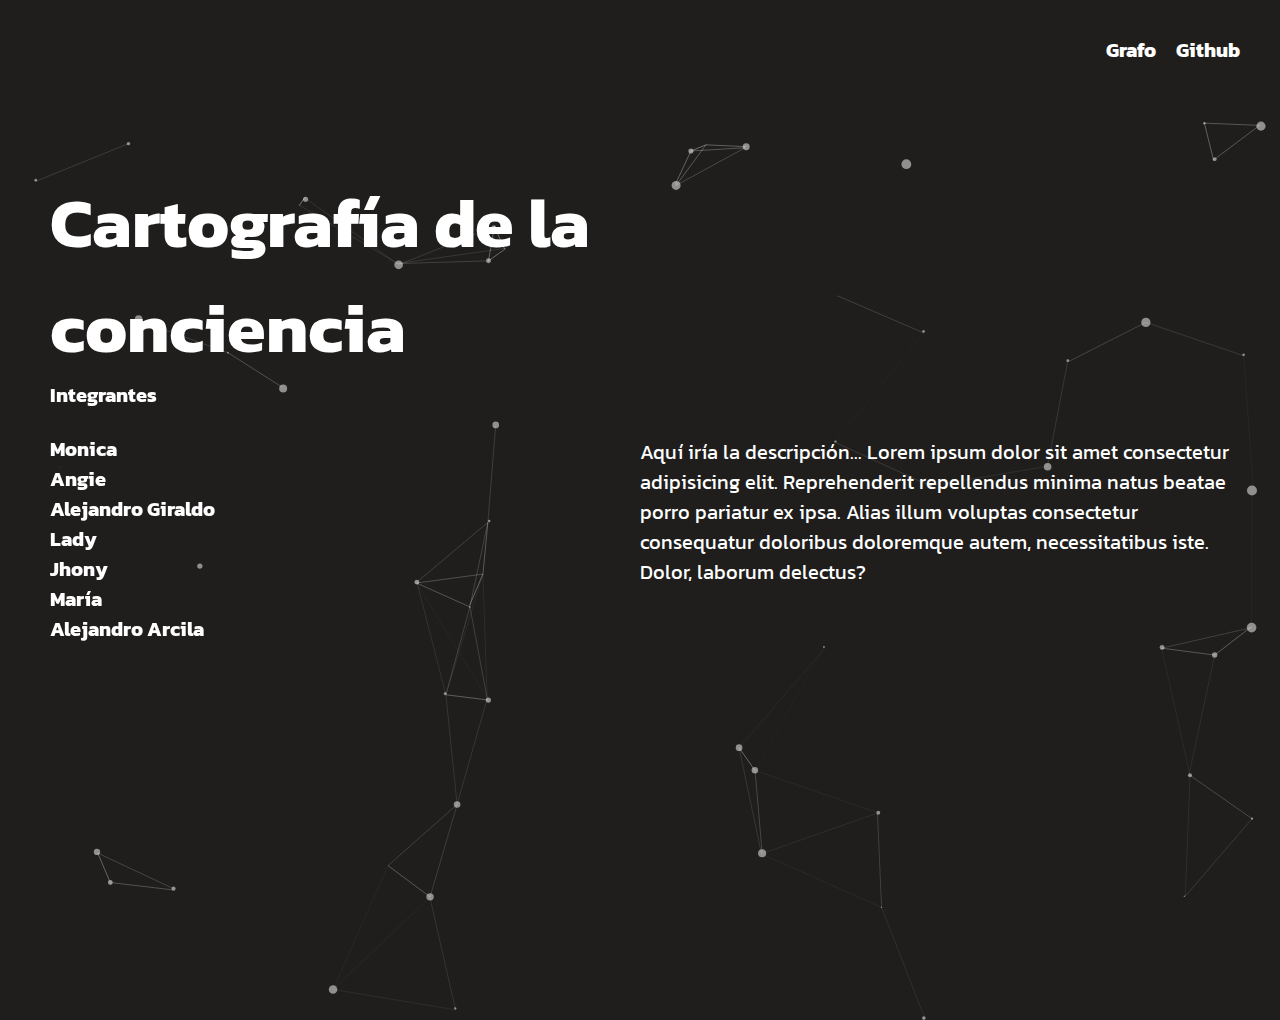
==== index.html @ 42270a81 "Update" ====
<!DOCTYPE html>
<html lang="en">
<head>
    <meta charset="UTF-8">
    <meta http-equiv="X-UA-Compatible" content="IE=edge">
    <meta name="viewport" content="width=device-width, initial-scale=1.0">
    <link rel="stylesheet" href="./css/styles.css">


    <title>Cuánticamente</title>
</head>

    <header>
        <div class="nav-image">
            <a href="https://www.suratomica.com/">
            <img src="https://static.wixstatic.com/media/a4fbbd_2bc07d5a40274d07a0583852dab65c30~mv2.png/v1/fill/w_156,h_86,al_c,q_85,usm_0.66_1.00_0.01/Logo_Surat%C3%B3mica_Blanco-01.webp" alt="">
            </a>
        </div>
        <nav>
            <ul class="header-li-container">

                <li><a href="">Grafo</a></li>
                <li><a href="https://github.com/Cuanticos/Cartografia-de-la-Conciencia">Github</a></li>
            </ul>
        </nav>
      
    </header>
    <main>        
    <body>
    <div id="particles-js"></div>
    <div class="container">
        <section class="text-container">
            <h1 class="">Cartografía de la conciencia</h1>
            <h2 class="texts"> </h2>
            <ul class="list-names">
                <h2 class="texts">Integrantes</h2>
                <br>
                <li><a href="">Monica</a></li>
                <li><a href="">Angie</a></li>
                <li><a href="https://www.linkedin.com/in/alejandrosin/">Alejandro Giraldo</a></li>
                <li><a href="">Lady</a></li>
                <li><a href="">Jhony</a></li>
                <li><a href="">María</a></li>
                <li><a href="">Alejandro Arcila</a></li>
            </ul>
            <p class="texts">Aquí iría la descripción... Lorem ipsum dolor sit amet consectetur adipisicing elit. Reprehenderit repellendus minima natus beatae porro pariatur ex ipsa. Alias illum voluptas consectetur consequatur doloribus doloremque autem, necessitatibus iste. Dolor, laborum delectus?</p>
        </section>
    </div>
    </main>
    </body>

    <script src="./particles.js"></script>
    <script src="./app.js"></script>

</html>
---- css/styles.css ----
@import url('https://fonts.googleapis.com/css2?family=Kanit:wght@100&display=swap');

* {
    margin: 0;
    padding: 0;
    overflow: hidden;
    font-family:'Kanit', 'sans-serif';
}

body{
    background-color: #201e1c;
}


.text-container{
    display: grid;
    grid-template-columns: 1fr 1fr;
    align-items: center;
    padding: 50px

}

h1{
    font-size: 70px;
    color: white;
    
}

footer{
    background-color:wheat;
    width: 100%;
    height: 100px;
    
}



.particles-js-canvas-el{
    position: absolute;
}

#particles-js{
    background-color:rgba(0, 0, 0, 0.829);
    
    
}


video{
    position:fixed;
    min-width: 100%;
    min-height: 100%;
    top: 50%;
    left: 50%;
    transform: translateX(-50%) translateY(-50%);
}
.texts {
    color: white;
    font-size:20px;

}

header {
    height: 120px;
    background-color:#201e1c;
    display:grid ;
    grid-template-columns: 1fr 1fr;
}

main {
    background-color:#201e1c;
    height: 100%;
}

.header-li-container {
    display: flex;
    justify-content: flex-end;
    margin-right: 20px;
    list-style: none;
    padding-top: 35px;
}

a {
    text-decoration: none;
    margin-right: 20px;
    font-size: 20px;
    font-weight: bold;
    color:white;
}

.nav-image img{
    display:flex;
    padding: 10px;
}


.list-names{
    color: white;
    z-index: 1;
}
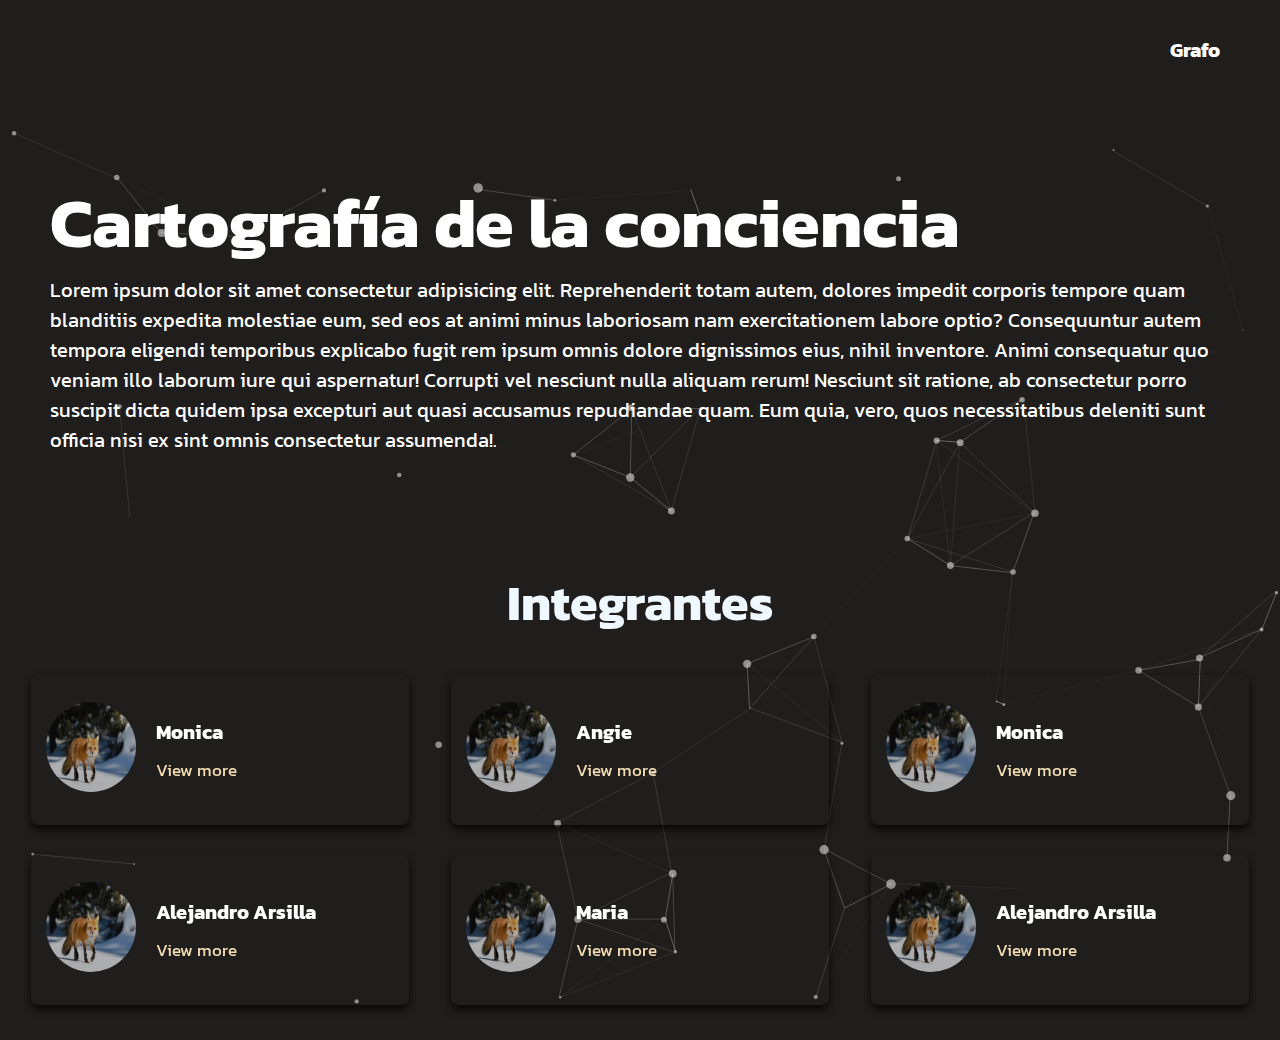
==== commit 1321c746: "update" ====
--- a/index.html
+++ b/index.html
@@ -5,51 +5,254 @@
     <meta http-equiv="X-UA-Compatible" content="IE=edge">
     <meta name="viewport" content="width=device-width, initial-scale=1.0">
     <link rel="stylesheet" href="./css/styles.css">
-
-
+    <link rel="stylesheet" href="https://unicons.iconscout.com/release/v4.0.0/css/line.css">
+    <link rel="stylesheet" href="./Adaptations/tablet.css">
     <title>Cuánticamente</title>
 </head>
-
+<body>
     <header>
         <div class="nav-image">
             <a href="https://www.suratomica.com/">
             <img src="https://static.wixstatic.com/media/a4fbbd_2bc07d5a40274d07a0583852dab65c30~mv2.png/v1/fill/w_156,h_86,al_c,q_85,usm_0.66_1.00_0.01/Logo_Surat%C3%B3mica_Blanco-01.webp" alt="">
             </a>
         </div>
-        <nav>
+        
             <ul class="header-li-container">
-
                 <li><a href="">Grafo</a></li>
-                <li><a href="https://github.com/Cuanticos/Cartografia-de-la-Conciencia">Github</a></li>
+                <li> <a href="https://github.com/Cuanticos/Cartografia-de-la-Conciencia" >
+                    <i class="uil uil-github icon__header"></i></a></li>
             </ul>
-        </nav>
+        
       
     </header>
     <main>        
-    <body>
-    <div id="particles-js"></div>
-    <div class="container">
-        <section class="text-container">
-            <h1 class="">Cartografía de la conciencia</h1>
-            <h2 class="texts"> </h2>
-            <ul class="list-names">
-                <h2 class="texts">Integrantes</h2>
-                <br>
-                <li><a href="">Monica</a></li>
-                <li><a href="">Angie</a></li>
-                <li><a href="https://www.linkedin.com/in/alejandrosin/">Alejandro Giraldo</a></li>
-                <li><a href="">Lady</a></li>
-                <li><a href="">Jhony</a></li>
-                <li><a href="">María</a></li>
-                <li><a href="">Alejandro Arcila</a></li>
-            </ul>
-            <p class="texts">Aquí iría la descripción... Lorem ipsum dolor sit amet consectetur adipisicing elit. Reprehenderit repellendus minima natus beatae porro pariatur ex ipsa. Alias illum voluptas consectetur consequatur doloribus doloremque autem, necessitatibus iste. Dolor, laborum delectus?</p>
+        <div id="particles-js"></div>
+    <div class="container__description">
+        <section class="container__description--info">
+            <h1>Cartografía de la conciencia</h1>
+            <p class="texts">Lorem ipsum dolor sit amet consectetur adipisicing elit. Reprehenderit totam autem, dolores impedit corporis tempore quam blanditiis expedita molestiae eum, sed eos at animi minus laboriosam nam exercitationem labore optio?
+            Consequuntur autem tempora eligendi temporibus explicabo fugit rem ipsum omnis dolore dignissimos eius, nihil inventore. Animi consequatur quo veniam illo laborum iure qui aspernatur! Corrupti vel nesciunt nulla aliquam rerum!
+            Nesciunt sit ratione, ab consectetur porro suscipit dicta quidem ipsa excepturi aut quasi accusamus repudiandae quam. Eum quia, vero, quos necessitatibus deleniti sunt officia nisi ex sint omnis consectetur assumenda!.</p>
         </section>
+
+        <section class="integrantes">
+            <h3 class="title-section">Integrantes</h3>
+            <section class="contenedor-participantes">
+                
+                    <div class="card-integrantes-modal">
+                        <article class="product-detail--card">
+                           <span><img src="./img/download.jpg" class="integrantes-image-perfil" alt="" srcset=""></span> 
+                            <div class="content">
+                                <h2 class="texts">Monica</h2>
+                                <p class="product--card-body">
+                                    
+                                </p>
+                                <span class="btn-normal btn-link btn-small">
+                                    View more
+                                    <i class="uil uil-arrow-right icon-btn"></i>
+                                </span> 
+                            </div>
+                        </article>
+                        
+                        <div class="conteiner-modal">
+                            <div class="modal__content">
+                                
+                                    
+                                    <i class="uil uil-times modal-close"></i>
+                                    
+                                    <h2 class="texts">Monica</h2>
+                                    <p class="product--card-body">  
+                                    Lorem ipsum dolor sit amet consectetur adipisicing elit. Voluptatum <br> adipisci molestias dolorum repudiandae nam, aut illo iste libero <br> quam totam minima omnis aspernatur non officia, doloremque a suscipit illum iusto?
+                                    </p>
+                                    
+                                    <ul>
+                                        <li class="social-media">
+                                            <a href="" class="icon-social-media"><i class="uil uil-instagram-alt"></i></a>
+                                            <a href="" class="icon-social-media"><i class="uil uil-facebook"></i></a>
+                                            <a href="" class="icon-social-media"><i class="uil uil-github"></i></a>
+                            </div>       </li>
+                        </div>  </ul>
+                </div> 
+                    <div class="card-integrantes-modal">    
+                        <article class="product-detail--card">
+                            <span><img src="./img/download.jpg" class="integrantes-image-perfil" alt="" srcset=""></span> 
+                             <div class="content">
+                                 <h2 class="texts">Angie</h2>
+                                 <p class="product--card-body">
+                                     
+                                 </p>
+                                 <span class="btn-normal btn-link btn-small">
+                                     View more
+                                     <i class="uil uil-arrow-right icon-btn"></i>
+                                 </span> 
+                             </div>
+                         </article>
+        
+                        <div class="conteiner-modal">
+                            <div class="modal__content ">
+                                
+                                    
+                                    <i class="uil uil-times modal-close"></i>
+                                    
+                                    <h2 class="texts">Angie</h2>
+                                    <p class="product--card-body">  
+                                    Lorem ipsum dolor sit amet consectetur adipisicing elit. Voluptatum <br> adipisci molestias dolorum repudiandae nam, aut illo iste libero <br> quam totam minima omnis aspernatur non officia, doloremque a suscipit illum iusto?
+                                    </p>
+                                    
+                                    <ul>
+                                        <li class="social-media">
+                                            <a href="" class="icon-social-media"><i class="uil uil-instagram-alt"></i></a>
+                                            <a href="" class="icon-social-media"><i class="uil uil-facebook"></i></a>
+                                            <a href="" class="icon-social-media"><i class="uil uil-github"></i></a>
+                            </div>       </li>
+                        </div>  </ul>
+                </div> 
+                        <div class="card-integrantes-modal">
+                            <article class="product-detail--card">
+                                <span><img src="./img/download.jpg" class="integrantes-image-perfil" alt="" srcset=""></span> 
+                                 <div class="content">
+                                     <h2 class="texts">Monica</h2>
+                                     <p class="product--card-body">
+                                         
+                                     </p>
+                                     <span class="btn-normal btn-link btn-small">
+                                         View more
+                                         <i class="uil uil-arrow-right icon-btn"></i>
+                                     </span> 
+                                 </div>
+                             </article>
+            
+                            <div class="conteiner-modal">
+                                <div class="modal__content">
+                                    
+                                        
+                                        <i class="uil uil-times modal-close"></i>
+                                        
+                                        <h2 class="texts">Alejandro Giraldo</h2>
+                                        <p class="product--card-body">  
+                                        Lorem ipsum dolor sit amet consectetur adipisicing elit. Voluptatum <br> adipisci molestias dolorum repudiandae nam, aut illo iste libero <br> quam totam minima omnis aspernatur non officia, doloremque a suscipit illum iusto?
+                                        </p>
+                                        
+                                        <ul>
+                                            <li class="social-media">
+                                                <a href="" class="icon-social-media"><i class="uil uil-instagram-alt"></i></a>
+                                                <a href="" class="icon-social-media"><i class="uil uil-facebook"></i></a>
+                                                <a href="" class="icon-social-media"><i class="uil uil-github"></i></a>
+                                </div>       </li>
+                            </div>  </ul>
+                    </div> 
+                
+                    <div class="card-integrantes-modal">
+                        <article class="product-detail--card">
+                            <span><img src="./img/download.jpg" class="integrantes-image-perfil" alt="" srcset=""></span> 
+                             <div class="content">
+                                 <h2 class="texts">Alejandro Arsilla</h2>
+                                 <p class="product--card-body">
+                                     
+                                 </p>
+                                 <span class="btn-normal btn-link btn-small">
+                                     View more
+                                     <i class="uil uil-arrow-right icon-btn"></i>
+                                 </span> 
+                             </div>
+                         </article>
+            
+                            <div class="conteiner-modal">
+                                <div class="modal__content  ">
+                                    
+                                        
+                                        <i class="uil uil-times modal-close"></i>
+                                        
+                                        <h2 class="texts">Alejandro Arcilla</h2>
+                                        <p class="product--card-body">  
+                                        Lorem ipsum dolor sit amet consectetur adipisicing elit. Voluptatum <br> adipisci molestias dolorum repudiandae nam, aut illo iste libero <br> quam totam minima omnis aspernatur non officia, doloremque a suscipit illum iusto?
+                                        </p>
+                                        
+                                        <ul>
+                                            <li class="social-media">
+                                                <a href="" class="icon-social-media"><i class="uil uil-instagram-alt"></i></a>
+                                                <a href="" class="icon-social-media"><i class="uil uil-facebook"></i></a>
+                                                <a href="" class="icon-social-media"><i class="uil uil-github"></i></a>
+                                </div>       </li>
+                            </div>  </ul>
+                    </div> 
+                
+                    <div class="card-integrantes-modal">
+                        <article class="product-detail--card">
+                            <span><img src="./img/download.jpg" class="integrantes-image-perfil" alt="" srcset=""></span> 
+                             <div class="content">
+                                 <h2 class="texts">Maria</h2>
+                                 <p class="product--card-body">
+                                     
+                                 </p>
+                                 <span class="btn-normal btn-link btn-small">
+                                     View more
+                                     <i class="uil uil-arrow-right icon-btn"></i>
+                                 </span> 
+                             </div>
+                         </article>
+            
+                            <div class="conteiner-modal">
+                                <div class="modal__content  ">
+                                    
+                                        
+                                        <i class="uil uil-times modal-close"></i>
+                                        
+                                        <h2 class="texts">Lady</h2>
+                                        <p class="product--card-body">  
+                                        Lorem ipsum dolor sit amet consectetur adipisicing elit. Voluptatum <br> adipisci molestias dolorum repudiandae nam, aut illo iste libero <br> quam totam minima omnis aspernatur non officia, doloremque a suscipit illum iusto?
+                                        </p>
+                                        
+                                        <ul>
+                                            <li class="social-media">
+                                                <a href="" class="icon-social-media"><i class="uil uil-instagram-alt"></i></a>
+                                                <a href="" class="icon-social-media"><i class="uil uil-facebook"></i></a>
+                                                <a href="" class="icon-social-media"><i class="uil uil-github"></i></a>
+                                </div>       </li>
+                            </div>  </ul>
+                    </div> 
+                        
+                        <div class="card-integrantes-modal">
+                            <article class="product-detail--card">
+                                <span><img src="./img/download.jpg" class="integrantes-image-perfil" alt="" srcset=""></span> 
+                                 <div class="content">
+                                     <h2 class="texts">Alejandro Arsilla</h2>
+                                     <p class="product--card-body">
+                                         
+                                     </p>
+                                     <span class="btn-normal btn-link btn-small">
+                                         View more
+                                         <i class="uil uil-arrow-right icon-btn"></i>
+                                     </span> 
+                                 </div>
+                             </article> 
+                            </article>
+            
+                            <div class="conteiner-modal">
+                                <div class="modal__content ">
+                                    
+                                        
+                                        <i class="uil uil-times modal-close"></i>
+                                        
+                                        <h2 class="texts"> Angie</h2>
+                                        <p class="product--card-body">  
+                                        Lorem ipsum dolor sit amet consectetur adipisicing elit. Voluptatum <br> adipisci molestias dolorum repudiandae nam, aut illo iste libero <br> quam totam minima omnis aspernatur non officia, doloremque a suscipit illum iusto?
+                                        </p>
+                                        
+                                        <ul>
+                                            <li class="social-media">
+                                                <a href="" class="icon-social-media"><i class="uil uil-instagram-alt"></i></a>
+                                                <a href="" class="icon-social-media"><i class="uil uil-facebook"></i></a>
+                                                <a href="" class="icon-social-media"><i class="uil uil-github"></i></a>
+                                </div>       </li>
+                            </div>  </ul>
+                    </div> 
+        </section>
+           
     </div>
     </main>
     </body>
-
     <script src="./particles.js"></script>
     <script src="./app.js"></script>
-
+    <script src="./main.js"></script>
 </html>
--- a/css/styles.css
+++ b/css/styles.css
@@ -4,7 +4,7 @@
 * {
     margin: 0;
     padding: 0;
-    overflow: hidden;
+    box-sizing: border-box;
     font-family:'Kanit', 'sans-serif';
 }
 
@@ -12,55 +12,14 @@
     background-color: #201e1c;
 }
 
-
-.text-container{
-    display: grid;
-    grid-template-columns: 1fr 1fr;
-    align-items: center;
-    padding: 50px
-
-}
-
-h1{
-    font-size: 70px;
-    color: white;
-    
-}
-
-footer{
-    background-color:wheat;
-    width: 100%;
-    height: 100px;
-    
-}
-
-
-
-.particles-js-canvas-el{
-    position: absolute;
-}
-
-#particles-js{
-    background-color:rgba(0, 0, 0, 0.829);
-    
-    
-}
-
-
-video{
-    position:fixed;
-    min-width: 100%;
-    min-height: 100%;
-    top: 50%;
-    left: 50%;
-    transform: translateX(-50%) translateY(-50%);
-}
-.texts {
-    color: white;
-    font-size:20px;
-
-}
-
+.button{
+    display: inline-block;
+    background-color: #201e1c;
+    color: white;
+    padding: 1rem;
+    border-radius: .5rem;
+    font-weight: 400;
+}
 header {
     height: 120px;
     background-color:#201e1c;
@@ -68,10 +27,6 @@
     grid-template-columns: 1fr 1fr;
 }
 
-main {
-    background-color:#201e1c;
-    height: 100%;
-}
 
 .header-li-container {
     display: flex;
@@ -81,7 +36,53 @@
     padding-top: 35px;
 }
 
-a {
+.icon__header{
+    font-size: 1.5rem;
+}
+
+
+.nav-image img{
+    display:flex;
+    padding: 10px;
+}
+
+h1{
+    font-size: 70px;
+    color: white;
+    
+}
+
+.container__description--info{
+    display: grid;
+    grid-template-columns: 1fr;
+    align-items: center;
+    padding: 50px
+
+}
+
+.texts {
+    color: white;
+    font-size:20px;
+    
+}
+
+.particles-js-canvas-el{
+    position: absolute;
+}
+
+#particles-js{
+    background-color:rgba(0, 0, 0, 0.829);    
+}
+
+
+
+main {
+    background-color:#201e1c;
+    
+}
+
+
+a{
     text-decoration: none;
     margin-right: 20px;
     font-size: 20px;
@@ -89,13 +90,154 @@
     color:white;
 }
 
-.nav-image img{
-    display:flex;
-    padding: 10px;
+.contenedor-participantes{
+    position: relative;
+    padding: 20px 10px;
+    display: grid;
+    grid-template-rows: 1fr 1fr ;
+    grid-template-columns: 1fr 1fr 1fr ;
+    grid-gap: 0;
 }
 
 
 .list-names{
     color: white;
-    z-index: 1;
+   
+}
+
+footer{
+    background-color:#2f2d2b ;
+    height: 120px;
+
+}
+
+.container__description--info{
+    padding-bottom: 100px;
+}
+.product-detail--card{
+    width: 90%;
+   
+    height: 150px;
+    margin:  15px auto;
+    padding: 15px;
+    background-color: var(--black);
+    border-radius: 7px;
+    box-shadow: 0 4px 8px rgba(0, 0, 0, 0.826);
+}
+
+.product-detail--card .icon-card{
+    display: inline-block;
+    width: 20px;
+    height: 20px;
+    margin-bottom: 10px;
+    background-size: cover;
+    background-repeat: no-repeat;
+}
+
+.product-detail--card:hover{
+    box-shadow: 0 4px rgb(17, 16, 16)rgba(0, 0, 0, 0.826);
+
+    transition: .3s;
+}   
+.product--card-body{
+    color: white;
+}
+
+.conteiner-modal{
+    position: fixed;
+    top: 0;
+    left: 0;
+    right: 0;
+    bottom: 0;
+    background-color: rgba(0, 0, 0,.5);
+    display: flex;
+    align-items: center;
+    justify-content: center;
+    padding: 0 1rem;
+    z-index: 2;
+    opacity: 0; 
+    visibility: hidden; 
+   transition: .3s;
+}
+
+.modal__content{
+    position: relative;
+    background-color: black;
+    padding: 1.5rem ;
+    border-radius: .5rem;
+}
+
+.modal__content , .texts{
+    padding-bottom: 10px;
+}
+
+.modal-close{
+    position: absolute;
+    top: 1rem;
+    right: 1rem;
+    font-size: 1.5rem;
+    color: white;
+    cursor: pointer;
+}
+
+.modal-close:hover{
+    color: rgb(158, 67, 67);    
+}
+.social-media{
+    padding-top: 20px;
+
+}
+
+.icon-social-media:hover{
+    color: rgb(158, 67, 67);
+}
+.btn-link{
+    color: wheat;
+}
+
+.btn-normal{
+    cursor: pointer;
+    font-size: 17px;
+}
+
+.icon-btn{
+    color: white;
+    font-size: 17px;
+}
+
+.btn-normal:hover .icon-btn {
+    padding-left: .35rem;
+    transition: .3s;
+}
+
+
+.active-modal{
+    opacity: 1;
+    visibility: visible;
+}
+
+.integrantes-image-perfil{
+    height: 90px;
+    width: 90px;
+    border-radius: 100%;
+    opacity: 70%;
+}
+
+
+.product-detail--card{
+    display: flex;
+    align-items: center;    
+}
+
+.content{
+    
+    flex-direction: row;
+    padding-left:20px ;
+}
+
+.title-section {
+    display: flex;
+    font-size: 50px;
+    justify-content: center;        
+    color: aliceblue;
 }--- a/Adaptations/tablet.css
+++ b/Adaptations/tablet.css
@@ -0,0 +1,38 @@
+
+
+.title-section{
+    justify-content: center;
+       
+} 
+
+
+
+@media screen and (max-width: 807px){
+    .contenedor-participantes{
+        display: flex;
+        flex-direction: column;
+    }
+    
+    
+    .title-section{
+           justify-content: center;
+           margin-right: 200px;
+            padding-left: 200px ;
+    } 
+    
+}
+
+
+
+@media screen and (max-width: 375px){
+    .container__description--info h1{
+        font-size: 50px;
+        padding-bottom: 20px;
+    }
+    
+    .title-section{
+        font-size: 40px;
+        margin-right: 300px ;
+        padding-left: 150px;
+    }
+}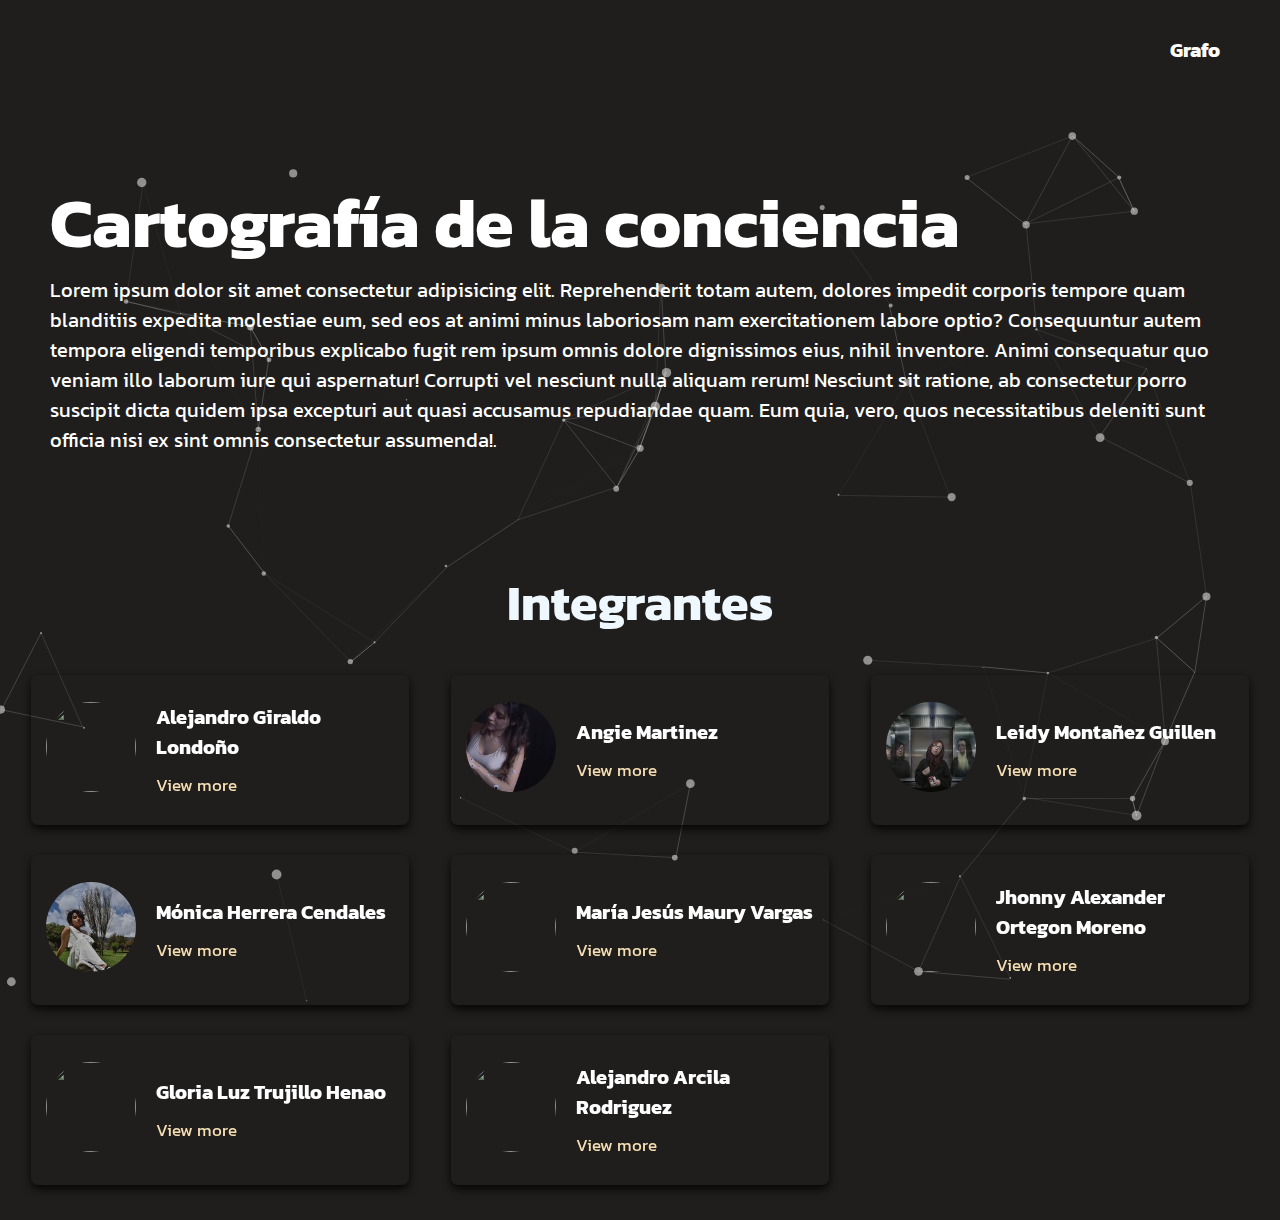
==== commit 8ddcdba0: "Merge branch 'main' of github.com:Cuanticos/CM-FrontEnd" ====
--- a/index.html
+++ b/index.html
@@ -41,9 +41,9 @@
                 
                     <div class="card-integrantes-modal">
                         <article class="product-detail--card">
-                           <span><img src="./img/download.jpg" class="integrantes-image-perfil" alt="" srcset=""></span> 
+                           <span><img src="https://scontent.feoh4-4.fna.fbcdn.net/v/t1.6435-9/c66.0.394.395a/p526x296/156573354_4127772333913432_3808998368128577081_n.jpg?_nc_cat=111&ccb=1-5&_nc_sid=09cbfe&_nc_eui2=AeFvCtU6cLs6wiuxICscxjRCGatlQldBpG4Zq2VCV0Gkbn3lzko9oQqLeZoLUaNOPrUWV7XkdjPphV1fz1g5emtv&_nc_ohc=8cXVgCrMKygAX-7zpOt&_nc_ht=scontent.feoh4-4.fna&oh=00_AT-03TvRL6JOcPuRp6Z-hDM0-A6UrvZYEM3isEy5Iwrh1A&oe=61DC6518" class="integrantes-image-perfil" alt="" srcset=""></span> 
                             <div class="content">
-                                <h2 class="texts">Monica</h2>
+                                <h2 class="texts">Alejandro Giraldo Londoño</h2>
                                 <p class="product--card-body">
                                     
                                 </p>
@@ -60,24 +60,25 @@
                                     
                                     <i class="uil uil-times modal-close"></i>
                                     
-                                    <h2 class="texts">Monica</h2>
+                                    <h2 class="texts">Alejandro Giraldo Londoño</h2>
                                     <p class="product--card-body">  
-                                    Lorem ipsum dolor sit amet consectetur adipisicing elit. Voluptatum <br> adipisci molestias dolorum repudiandae nam, aut illo iste libero <br> quam totam minima omnis aspernatur non officia, doloremque a suscipit illum iusto?
+                                        Científico de datos, experiencia <br>  como químico investigador, énfasis en neurociencias <br> cognitivas y el estudio de sistemas complejos.
+                                        
                                     </p>
                                     
                                     <ul>
                                         <li class="social-media">
-                                            <a href="" class="icon-social-media"><i class="uil uil-instagram-alt"></i></a>
-                                            <a href="" class="icon-social-media"><i class="uil uil-facebook"></i></a>
-                                            <a href="" class="icon-social-media"><i class="uil uil-github"></i></a>
+                                            <a href="https://www.instagram.com/sin_alejandro/" class="icon-social-media"><i class="uil uil-instagram-alt"></i></a>
+                                            <a href="https://www.linkedin.com/in/alejandrosin/" class="icon-social-media"" class="icon-social-media"><i class="uil uil-linkedin"></i></a>
+                                            <a href="https://github.com/Alejandro-sin"><i class="uil uil-github"></i></a>
                             </div>       </li>
                         </div>  </ul>
                 </div> 
                     <div class="card-integrantes-modal">    
                         <article class="product-detail--card">
-                            <span><img src="./img/download.jpg" class="integrantes-image-perfil" alt="" srcset=""></span> 
-                             <div class="content">
-                                 <h2 class="texts">Angie</h2>
+                            <span><img src="./img/190761734_479840136568054_4075954435251787907_n.jpg" class="integrantes-image-perfil" alt="" srcset=""></span> 
+                             <div class="content">
+                                 <h2 class="texts">Angie Martinez</h2>
                                  <p class="product--card-body">
                                      
                                  </p>
@@ -94,24 +95,25 @@
                                     
                                     <i class="uil uil-times modal-close"></i>
                                     
-                                    <h2 class="texts">Angie</h2>
+                                    <h2 class="texts">Angie Martinez</h2>
                                     <p class="product--card-body">  
-                                    Lorem ipsum dolor sit amet consectetur adipisicing elit. Voluptatum <br> adipisci molestias dolorum repudiandae nam, aut illo iste libero <br> quam totam minima omnis aspernatur non officia, doloremque a suscipit illum iusto?
+                                        Artista plástica egresada de la Escuela de Artes y Letras. <br>
+                                        Hace uso de diversos medios para mis proyectos como la edición sonora,<br> el
+                                        video, performance, instalación, fotografía y diferentes softwares de interacción.
                                     </p>
                                     
                                     <ul>
                                         <li class="social-media">
-                                            <a href="" class="icon-social-media"><i class="uil uil-instagram-alt"></i></a>
-                                            <a href="" class="icon-social-media"><i class="uil uil-facebook"></i></a>
-                                            <a href="" class="icon-social-media"><i class="uil uil-github"></i></a>
+                                            <a href="https://www.instagram.com/angie.m_art/" class="icon-social-media"><i class="uil uil-instagram-alt"></i></a>
+                                            <a href="https://www.instagram.com/pigme_nta/" class="icon-social-media"><i class="uil uil-github"></i></a>
                             </div>       </li>
                         </div>  </ul>
                 </div> 
                         <div class="card-integrantes-modal">
                             <article class="product-detail--card">
-                                <span><img src="./img/download.jpg" class="integrantes-image-perfil" alt="" srcset=""></span> 
+                                <span><img src= "./img/248084258_1325548517878001_6427661013302964592_n.jpg" class="integrantes-image-perfil" alt="" srcset=""></span> 
                                  <div class="content">
-                                     <h2 class="texts">Monica</h2>
+                                     <h2 class="texts">Leidy Montañez Guillen</h2>
                                      <p class="product--card-body">
                                          
                                      </p>
@@ -128,25 +130,25 @@
                                         
                                         <i class="uil uil-times modal-close"></i>
                                         
-                                        <h2 class="texts">Alejandro Giraldo</h2>
-                                        <p class="product--card-body">  
-                                        Lorem ipsum dolor sit amet consectetur adipisicing elit. Voluptatum <br> adipisci molestias dolorum repudiandae nam, aut illo iste libero <br> quam totam minima omnis aspernatur non officia, doloremque a suscipit illum iusto?
-                                        </p>
-                                        
-                                        <ul>
-                                            <li class="social-media">
-                                                <a href="" class="icon-social-media"><i class="uil uil-instagram-alt"></i></a>
-                                                <a href="" class="icon-social-media"><i class="uil uil-facebook"></i></a>
-                                                <a href="" class="icon-social-media"><i class="uil uil-github"></i></a>
+                                        <h2 class="texts">Leidy Montañez Guillen</h2>
+                                        <p class="product--card-body">  
+                                            Artista plástica con énfasis en procesos bidimensionales <br> y
+                                            tridimensionales. 
+                                        </p>
+                                        
+                                        <ul>
+                                            <li class="social-media">
+                                                <a href="https://www.instagram.com/leka.mguillen/" class="icon-social-media"><i class="uil uil-instagram-alt"></i></a>
+                                                <a href="https://www.instagram.com/leka.deboissier/" class="icon-social-media"><i class="uil uil-github"></i></a>
                                 </div>       </li>
                             </div>  </ul>
                     </div> 
                 
                     <div class="card-integrantes-modal">
                         <article class="product-detail--card">
-                            <span><img src="./img/download.jpg" class="integrantes-image-perfil" alt="" srcset=""></span> 
-                             <div class="content">
-                                 <h2 class="texts">Alejandro Arsilla</h2>
+                            <span><img src="./img/218094896_3912158848893907_5222733398336012504_n.jpg" class="integrantes-image-perfil" alt="" srcset=""></span> 
+                             <div class="content">
+                                 <h2 class="texts">Mónica Herrera Cendales</h2>
                                  <p class="product--card-body">
                                      
                                  </p>
@@ -163,25 +165,24 @@
                                         
                                         <i class="uil uil-times modal-close"></i>
                                         
-                                        <h2 class="texts">Alejandro Arcilla</h2>
-                                        <p class="product--card-body">  
-                                        Lorem ipsum dolor sit amet consectetur adipisicing elit. Voluptatum <br> adipisci molestias dolorum repudiandae nam, aut illo iste libero <br> quam totam minima omnis aspernatur non officia, doloremque a suscipit illum iusto?
-                                        </p>
-                                        
-                                        <ul>
-                                            <li class="social-media">
-                                                <a href="" class="icon-social-media"><i class="uil uil-instagram-alt"></i></a>
-                                                <a href="" class="icon-social-media"><i class="uil uil-facebook"></i></a>
-                                                <a href="" class="icon-social-media"><i class="uil uil-github"></i></a>
+                                        <h2 class="texts">Mónica Herrera Cendales</h2>
+                                        <p class="product--card-body">  
+                                            Maestra en artes plásticas con conocimiento en <br>  gestión de proyectos, tanto en la escena plástica  como en contenidos editoriales. <br>     ha coordinado algunos proyectos y espacios de la esfera artística local.
+                                        </p>
+                                        
+                                        <ul>
+                                            <li class="social-media">
+                                                <a href="https://www.instagram.com/moni.hetrece/" class="icon-social-media"><i class="uil uil-instagram-alt"></i></a>
+                                                <a href="https://www.monicacendales.com/bio" class="icon-social-media"><i class="uil uil-github"></i></i></a>
                                 </div>       </li>
                             </div>  </ul>
                     </div> 
                 
                     <div class="card-integrantes-modal">
                         <article class="product-detail--card">
-                            <span><img src="./img/download.jpg" class="integrantes-image-perfil" alt="" srcset=""></span> 
-                             <div class="content">
-                                 <h2 class="texts">Maria</h2>
+                            <span><img src="https://encrypted-tbn0.gstatic.com/images?q=tbn:ANd9GcRdPBEzubCS2uz3Ppp4R7ntczTiZcsZBUZ9pw&usqp=CAU" class="integrantes-image-perfil" alt="" srcset=""></span> 
+                             <div class="content">
+                                 <h2 class="texts">María Jesús Maury Vargas </h2>
                                  <p class="product--card-body">
                                      
                                  </p>
@@ -198,25 +199,91 @@
                                         
                                         <i class="uil uil-times modal-close"></i>
                                         
-                                        <h2 class="texts">Lady</h2>
-                                        <p class="product--card-body">  
-                                        Lorem ipsum dolor sit amet consectetur adipisicing elit. Voluptatum <br> adipisci molestias dolorum repudiandae nam, aut illo iste libero <br> quam totam minima omnis aspernatur non officia, doloremque a suscipit illum iusto?
-                                        </p>
-                                        
-                                        <ul>
-                                            <li class="social-media">
-                                                <a href="" class="icon-social-media"><i class="uil uil-instagram-alt"></i></a>
-                                                <a href="" class="icon-social-media"><i class="uil uil-facebook"></i></a>
-                                                <a href="" class="icon-social-media"><i class="uil uil-github"></i></a>
+                                        <h2 class="texts">María Jesús Maury Vargas </h2>
+                                        <p class="product--card-body">  
+                                            Compositor musical con experiencia en gestión e investigación artística.Participante de comunidad <br> Peruana de Música Nueva, colectivo de compositoras/es jóvenes que promueve la creación, <br> producción y difusión de expresiones sonoras actuales en el Perú.
+                                            
+                                        </p>
+                                        
+                                        <ul>
+                                            <li class="social-media">
+                                                
+                                </div>       </li>
+                            </div>  </ul>
+                    </div> 
+
+                    <div class="card-integrantes-modal">
+                        <article class="product-detail--card">
+                            <span><img src="https://encrypted-tbn0.gstatic.com/images?q=tbn:ANd9GcRdPBEzubCS2uz3Ppp4R7ntczTiZcsZBUZ9pw&usqp=CAU" class="integrantes-image-perfil" alt="" srcset=""></span> 
+                             <div class="content">
+                                 <h2 class="texts">Jhonny Alexander Ortegon Moreno </h2>
+                                 <p class="product--card-body">
+                                     
+                                 </p>
+                                 <span class="btn-normal btn-link btn-small">
+                                     View more
+                                     <i class="uil uil-arrow-right icon-btn"></i>
+                                 </span> 
+                             </div>
+                         </article>
+            
+                            <div class="conteiner-modal">
+                                <div class="modal__content  ">
+                                    
+                                        
+                                        <i class="uil uil-times modal-close"></i>
+                                        
+                                        <h2 class="texts">Jhonny Alexander Ortegon Moreno </h2>
+                                        <p class="product--card-body">  
+                                            Licenciado en química - UPN, con experiencia en las ciencias de la complejidad <br>
+                                            aplicada a sistemas sociales. Un interesados en  <br> temas e investigaciones de frontera.
+                                            
+                                        </p>
+                                        
+                                        <ul>
+                                            
+                                </div>       </li>
+                            </div>  </ul>
+                    </div> 
+
+                    <div class="card-integrantes-modal">
+                        <article class="product-detail--card">
+                            <span><img src="https://encrypted-tbn0.gstatic.com/images?q=tbn:ANd9GcRdPBEzubCS2uz3Ppp4R7ntczTiZcsZBUZ9pw&usqp=CAU" class="integrantes-image-perfil" alt="" srcset=""></span> 
+                             <div class="content">
+                                 <h2 class="texts">Gloria Luz Trujillo Henao </h2>
+                                 <p class="product--card-body">
+                                     
+                                 </p>
+                                 <span class="btn-normal btn-link btn-small">
+                                     View more
+                                     <i class="uil uil-arrow-right icon-btn"></i>
+                                 </span> 
+                             </div>
+                         </article>
+            
+                            <div class="conteiner-modal">
+                                <div class="modal__content  ">
+                                    
+                                        
+                                        <i class="uil uil-times modal-close"></i>
+                                        
+                                        <h2 class="texts">Gloria Luz Trujillo Henao  </h2>
+                                        <p class="product--card-body">  
+                                            Arquitecta Constructora, Docente Universitaria
+                                        </p>
+                                        
+                                        <ul>
+                                            <li class="social-media">
+                                               
                                 </div>       </li>
                             </div>  </ul>
                     </div> 
                         
                         <div class="card-integrantes-modal">
                             <article class="product-detail--card">
-                                <span><img src="./img/download.jpg" class="integrantes-image-perfil" alt="" srcset=""></span> 
+                                <span><img src="https://encrypted-tbn0.gstatic.com/images?q=tbn:ANd9GcRdPBEzubCS2uz3Ppp4R7ntczTiZcsZBUZ9pw&usqp=CAU" class="integrantes-image-perfil" alt="" srcset=""></span> 
                                  <div class="content">
-                                     <h2 class="texts">Alejandro Arsilla</h2>
+                                     <h2 class="texts">Alejandro Arcila Rodriguez </h2>
                                      <p class="product--card-body">
                                          
                                      </p>
@@ -234,16 +301,14 @@
                                         
                                         <i class="uil uil-times modal-close"></i>
                                         
-                                        <h2 class="texts"> Angie</h2>
-                                        <p class="product--card-body">  
-                                        Lorem ipsum dolor sit amet consectetur adipisicing elit. Voluptatum <br> adipisci molestias dolorum repudiandae nam, aut illo iste libero <br> quam totam minima omnis aspernatur non officia, doloremque a suscipit illum iusto?
-                                        </p>
-                                        
-                                        <ul>
-                                            <li class="social-media">
-                                                <a href="" class="icon-social-media"><i class="uil uil-instagram-alt"></i></a>
-                                                <a href="" class="icon-social-media"><i class="uil uil-facebook"></i></a>
-                                                <a href="" class="icon-social-media"><i class="uil uil-github"></i></a>
+                                        <h2 class="texts"> Alejandro Arcila Rodriguez </h2>
+                                        <p class="product--card-body">  
+                                            Artista plástico  con enfoque en  cinematografía latinoamericana y video experimental. 
+                                        </p>
+                                        
+                                        <ul>
+                                            <li class="social-media">
+                                               
                                 </div>       </li>
                             </div>  </ul>
                     </div> 
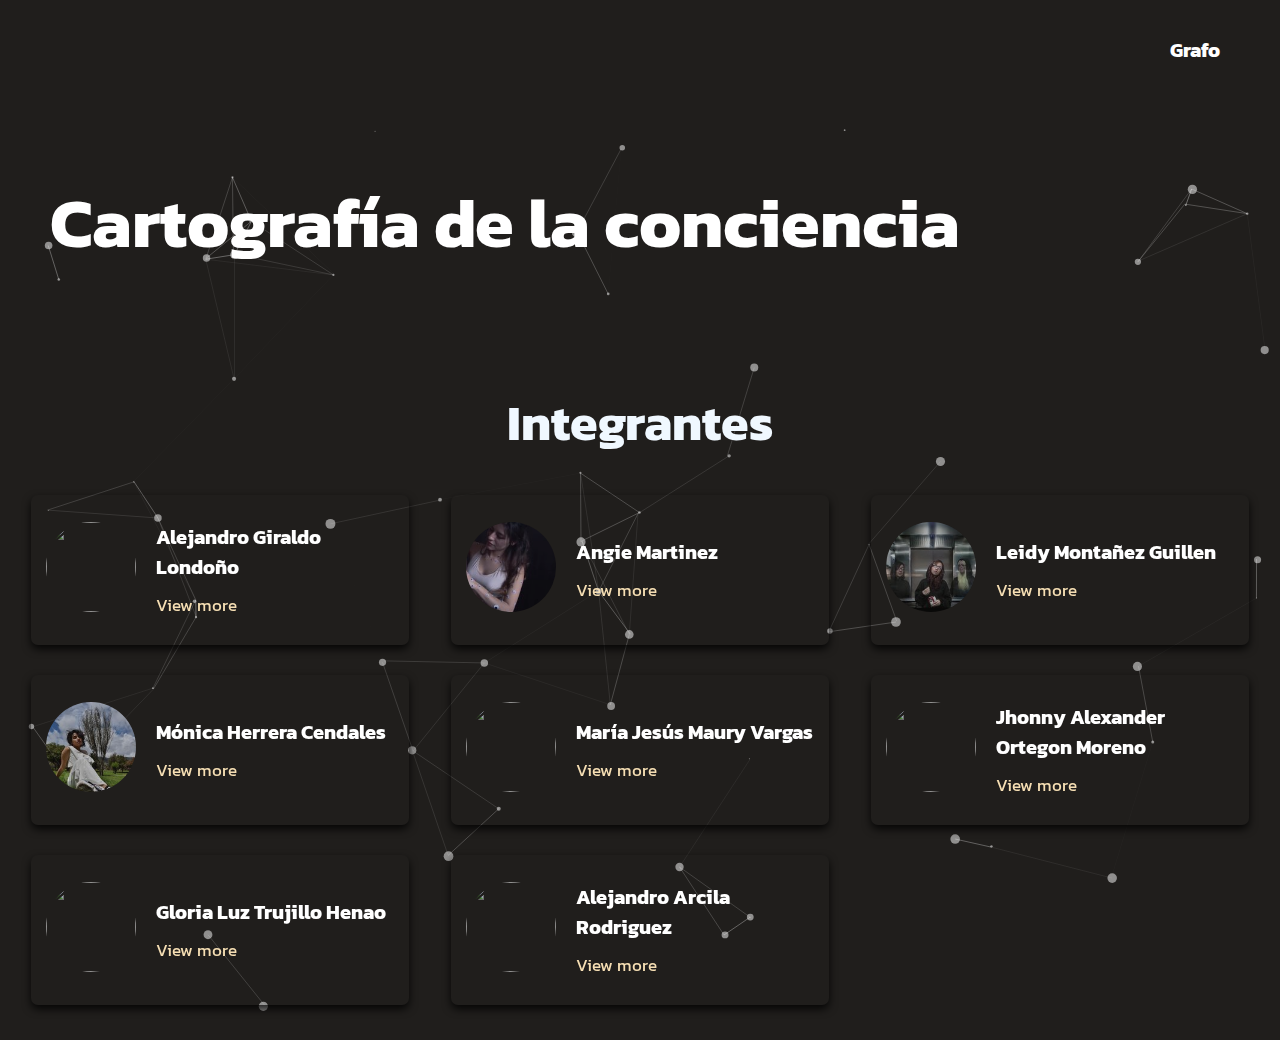
==== commit 69264e5a: "Correcion errores" ====
--- a/index.html
+++ b/index.html
@@ -12,13 +12,13 @@
 <body>
     <header>
         <div class="nav-image">
-            <a href="https://www.suratomica.com/">
+            <a href="">
             <img src="https://static.wixstatic.com/media/a4fbbd_2bc07d5a40274d07a0583852dab65c30~mv2.png/v1/fill/w_156,h_86,al_c,q_85,usm_0.66_1.00_0.01/Logo_Surat%C3%B3mica_Blanco-01.webp" alt="">
             </a>
         </div>
         
             <ul class="header-li-container">
-                <li><a href="">Grafo</a></li>
+                <li><a href="https://publish.obsidian.md/cartografia-conciencia ">Grafo</a></li>
                 <li> <a href="https://github.com/Cuanticos/Cartografia-de-la-Conciencia" >
                     <i class="uil uil-github icon__header"></i></a></li>
             </ul>
@@ -30,9 +30,7 @@
     <div class="container__description">
         <section class="container__description--info">
             <h1>Cartografía de la conciencia</h1>
-            <p class="texts">Lorem ipsum dolor sit amet consectetur adipisicing elit. Reprehenderit totam autem, dolores impedit corporis tempore quam blanditiis expedita molestiae eum, sed eos at animi minus laboriosam nam exercitationem labore optio?
-            Consequuntur autem tempora eligendi temporibus explicabo fugit rem ipsum omnis dolore dignissimos eius, nihil inventore. Animi consequatur quo veniam illo laborum iure qui aspernatur! Corrupti vel nesciunt nulla aliquam rerum!
-            Nesciunt sit ratione, ab consectetur porro suscipit dicta quidem ipsa excepturi aut quasi accusamus repudiandae quam. Eum quia, vero, quos necessitatibus deleniti sunt officia nisi ex sint omnis consectetur assumenda!.</p>
+            <p class="texts"></p>
         </section>
 
         <section class="integrantes">
@@ -76,7 +74,7 @@
                 </div> 
                     <div class="card-integrantes-modal">    
                         <article class="product-detail--card">
-                            <span><img src="./img/190761734_479840136568054_4075954435251787907_n.jpg" class="integrantes-image-perfil" alt="" srcset=""></span> 
+                            <span><img src="./img/foto1.jpg" class="integrantes-image-perfil" alt="" srcset=""></span> 
                              <div class="content">
                                  <h2 class="texts">Angie Martinez</h2>
                                  <p class="product--card-body">
@@ -111,7 +109,7 @@
                 </div> 
                         <div class="card-integrantes-modal">
                             <article class="product-detail--card">
-                                <span><img src= "./img/248084258_1325548517878001_6427661013302964592_n.jpg" class="integrantes-image-perfil" alt="" srcset=""></span> 
+                                <span><img src= "./img/foto2.jpg" class="integrantes-image-perfil" alt="" srcset=""></span> 
                                  <div class="content">
                                      <h2 class="texts">Leidy Montañez Guillen</h2>
                                      <p class="product--card-body">
@@ -146,7 +144,7 @@
                 
                     <div class="card-integrantes-modal">
                         <article class="product-detail--card">
-                            <span><img src="./img/218094896_3912158848893907_5222733398336012504_n.jpg" class="integrantes-image-perfil" alt="" srcset=""></span> 
+                            <span><img src="./img/foto3.jpg" class="integrantes-image-perfil" alt="" srcset=""></span> 
                              <div class="content">
                                  <h2 class="texts">Mónica Herrera Cendales</h2>
                                  <p class="product--card-body">
